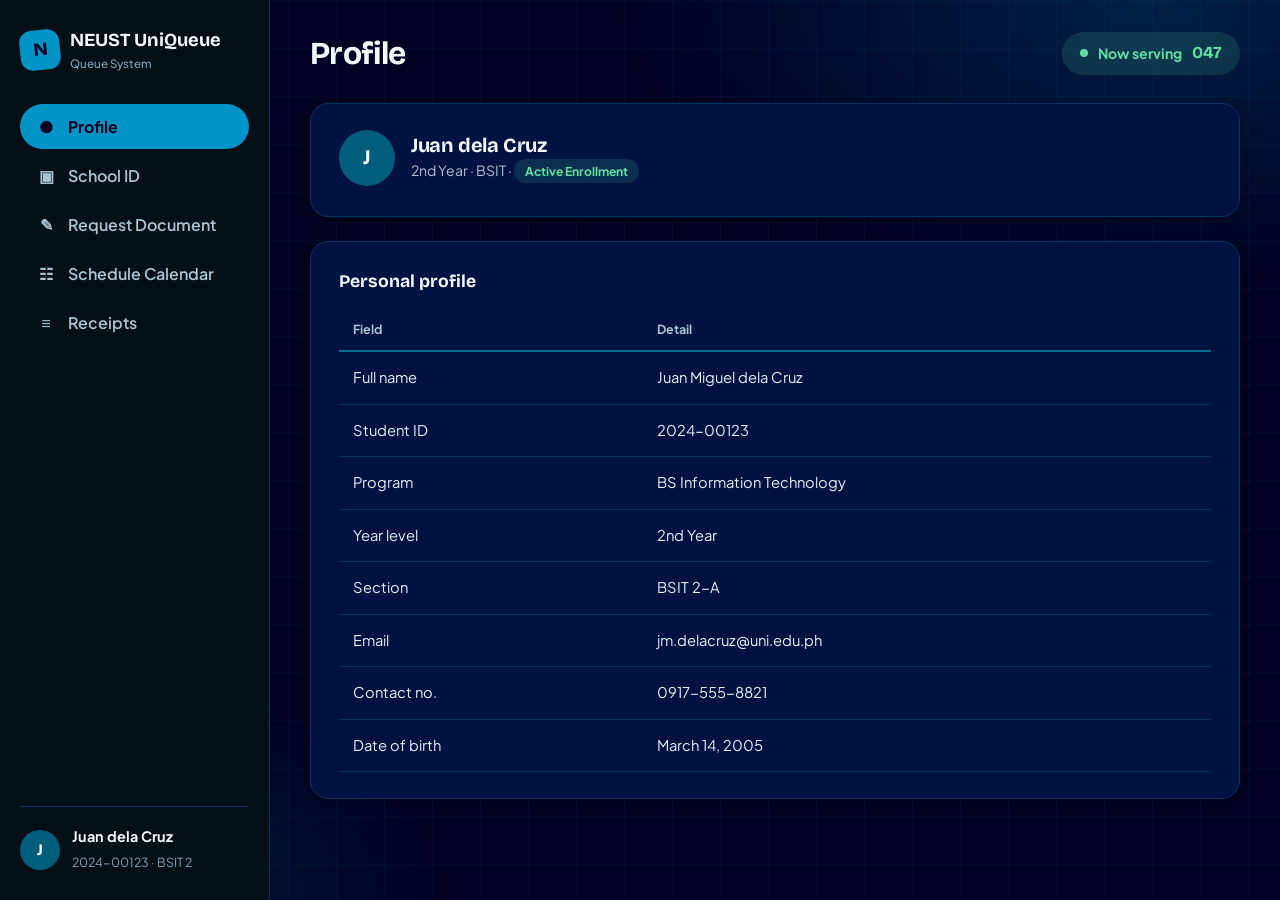
==== files (2)/dashboard.html @ a19d3d54 "Add files(2) folder" ====
<!DOCTYPE html>
<html lang="en">
<head>
  <meta charset="UTF-8">
  <meta name="viewport" content="width=device-width, initial-scale=1.0">
    <title>Dashboard — NEUST UniQueue</title>
  <link rel="preconnect" href="https://fonts.googleapis.com">
  <link href="https://fonts.googleapis.com/css2?family=Bricolage+Grotesque:opsz,wght@12..96,500..800&family=Plus+Jakarta+Sans:wght@400;500;600;700&display=swap" rel="stylesheet">
  <link rel="stylesheet" href="styles.css">
</head>
<body>

<div class="dash-shell">
  <aside class="dash-side">
    <a href="index.html" class="brand">
      <span class="brand-mark">N</span>
      <span>NEUST UniQueue<span class="sub">Queue System</span></span>
    </a>
    <button class="dash-menu-toggle" id="dashMenuToggle" type="button" aria-expanded="false" aria-controls="dashNav">
      <span aria-hidden="true">&#9776;</span> Menu
    </button>
    <ul class="dash-nav" id="dashNav">
      <li>
          <button class="active" data-view="viewProfile"><span class="ico">&#9679;</span> Profile</button>
      </li>
      <li>
        <button data-view="viewId"><span class="ico">&#9635;</span> School ID</button>
      </li>
      <li>
        <button data-view="viewRequest"><span class="ico">&#9998;</span> Request Document</button>
      </li>
      <li>
        <button data-view="viewSchedule"><span class="ico">&#9783;</span> Schedule Calendar</button>
      </li>
      <li>
        <button data-view="viewReceipts"><span class="ico">&#8801;</span> Receipts</button>
      </li>
    </ul>
    <div class="dash-user">
      <div class="avatar">J</div>
      <div>
        <strong>Juan dela Cruz</strong>
        <span>2024-00123 &middot; BSIT 2</span>
      </div>
    </div>
  </aside>
  <main class="dash-main">
    <div class="dash-top">
      <h1 id="dashTitle">Profile</h1>
      <div class="queue-badge">
        <span class="dot" style="width:8px;height:8px;border-radius:50%;background:var(--green)"></span> Now serving <span class="num" data-queue-now>047</span>
      </div>
    </div>
    <section class="dash-view active" id="viewProfile">
      <div class="card info-card">
        <div class="info-card-head">
          <div class="avatar">J</div>
          <div>
            <h2>Juan dela Cruz</h2>
            <p>2nd Year &middot; BSIT &middot; <span class="badge badge-green">Active Enrollment</span></p>
          </div>
        </div>
      </div>
      <div class="card" style="padding:26px 28px">
        <div class="data-table-wrap">
          <table class="data-table">
            <caption>Personal profile</caption>
            <thead>
              <tr>
                <th>Field</th>
                <th>Detail</th>
              </tr>
            </thead>
            <tbody>
              <tr>
                  <td>Full name</td>
                  <td>Juan Miguel dela Cruz</td>
              </tr>
              <tr>
                  <td>Student ID</td>
                  <td>2024-00123</td>
              </tr>
              <tr>
                  <td>Program</td>
                  <td>BS Information Technology</td>
              </tr>
              <tr>
                  <td>Year level</td>
                  <td>2nd Year</td>
              </tr>
              <tr>
                  <td>Section</td>
                  <td>BSIT 2-A</td>
              </tr>
              <tr>
                  <td>Email</td>
                  <td>jm.delacruz@uni.edu.ph</td>
              </tr>
              <tr>
                  <td>Contact no.</td>
                  <td>0917-555-8821</td>
              </tr>
              <tr>
                  <td>Date of birth</td>
                  <td>March 14, 2005</td>
              </tr>
            </tbody>
          </table>
        </div>
      </div>
    </section>
    <section class="dash-view" id="viewId">
      <div class="id-card">
        <div class="id-top">
          <span class="brand-mark">N</span>
          <div>
            <strong>Nueva Ecija University of Science and Technology</strong>
            <small>Sumacab Main Campus</small>
          </div>
        </div>
        <div class="id-body">
          <div class="avatar id-photo ph" data-label=""><img src="images/student-photo.jpg" alt="" onerror="this.remove()">J</div>
          <div>
            <h3>Juan Miguel dela Cruz</h3>
            <p>BS Information Technology</p>
          </div>
        </div>
        <div class="id-strip">
          <span>2024-00123</span>
          <span>Valid until May 2028</span>
        </div>
        <div class="id-barcode">
          <svg viewBox="0 0 300 40" preserveAspectRatio="none">
            <rect x="0" y="0" width="2" height="40" fill="currentColor"/>
            <rect x="5" y="0" width="1" height="40" fill="currentColor"/>
            <rect x="9" y="0" width="3" height="40" fill="currentColor"/>
            <rect x="15" y="0" width="1" height="40" fill="currentColor"/>
            <rect x="19" y="0" width="2" height="40" fill="currentColor"/>
            <rect x="24" y="0" width="1" height="40" fill="currentColor"/>
            <rect x="28" y="0" width="4" height="40" fill="currentColor"/>
            <rect x="35" y="0" width="1" height="40" fill="currentColor"/>
            <rect x="39" y="0" width="2" height="40" fill="currentColor"/>
            <rect x="44" y="0" width="1" height="40" fill="currentColor"/>
            <rect x="48" y="0" width="3" height="40" fill="currentColor"/>
            <rect x="54" y="0" width="1" height="40" fill="currentColor"/>
            <rect x="58" y="0" width="2" height="40" fill="currentColor"/>
            <rect x="63" y="0" width="1" height="40" fill="currentColor"/>
            <rect x="67" y="0" width="4" height="40" fill="currentColor"/>
          </svg>
        </div>
      </div>
      <p style="margin-top:16px;font-size:.84rem;color:var(--text-mute)">Digital ID for Registrar use only.</p>
    </section>
    <section class="dash-view" id="viewRequest">
      <div class="stepper">
        <div class="step current"><span class="circle">1</span> Document</div>
        <div class="step-line"></div>
        <div class="step"><span class="circle">2</span> Schedule</div>
        <div class="step-line"></div>
        <div class="step"><span class="circle">3</span> Payment</div>
        <div class="step-line"></div>
        <div class="step"><span class="circle">4</span> Done</div>
      </div>
      <div class="request-step active" id="reqStep1">
        <div class="card table-card">
          <div class="data-table-wrap">
            <table class="data-table">
              <caption>Choose a document</caption>
              <thead>
                <tr>
                  <th>Code</th>
                  <th>Document</th>
                  <th class="num">Fee</th>
                  <th>Processing time</th>
                  <th></th>
                </tr>
              </thead>
              <tbody>
                <tr>
                  <td data-label="Code"><span class="badge badge-mute">COG</span></td>
                  <td data-label="Document">Certificate of Grades</td>
                  <td class="num" data-label="Fee">&#8369;50.00</td>
                  <td data-label="Processing time">3 days</td>
                  <td class="doc-row-btn" data-label="Action"><button class="btn btn-solid btn-sm" data-doc-select data-doc-name="Certificate of Grades" data-doc-fee="50" data-doc-processing="3 days">Select</button></td>
                </tr>
                <tr>
                  <td data-label="Code"><span class="badge badge-mute">COR</span></td>
                  <td data-label="Document">Certificate of Registration</td>
                  <td class="num" data-label="Fee">&#8369;50.00</td>
                  <td data-label="Processing time">1 day</td>
                  <td class="doc-row-btn" data-label="Action"><button class="btn btn-solid btn-sm" data-doc-select data-doc-name="Certificate of Registration" data-doc-fee="50" data-doc-processing="1 day">Select</button></td>
                </tr>
                <tr>
                  <td data-label="Code"><span class="badge badge-mute">TOR</span></td>
                  <td data-label="Document">Transcript of Records</td>
                  <td class="num" data-label="Fee">&#8369;150.00</td>
                  <td data-label="Processing time">5 days</td>
                  <td class="doc-row-btn" data-label="Action"><button class="btn btn-solid btn-sm" data-doc-select data-doc-name="Transcript of Records" data-doc-fee="150" data-doc-processing="5 days">Select</button></td>
                </tr>
                <tr>
                  <td data-label="Code"><span class="badge badge-mute">CERT</span></td>
                  <td data-label="Document">Certificate of Enrollment</td>
                  <td class="num" data-label="Fee">&#8369;50.00</td>
                  <td data-label="Processing time">1 day</td>
                  <td class="doc-row-btn" data-label="Action"><button class="btn btn-solid btn-sm" data-doc-select data-doc-name="Certificate of Enrollment" data-doc-fee="50" data-doc-processing="1 day">Select</button></td>
                </tr>
              </tbody>
              <tfoot>
                <tr>
                  <td colspan="4">Rush processing is not available online</td>
                  <td></td>
                </tr>
              </tfoot>
            </table>
          </div>
        </div>
      </div>
      <div class="request-step" id="reqStep2">
        <div class="card" style="padding:26px 28px">
          <div id="scheduleDocSummary" style="margin-bottom:20px;padding:14px 16px;background:var(--surface-2);border-radius:var(--radius-sm)"></div>
          <h3 style="font-size:.95rem;margin-bottom:12px">Pick-up date</h3>
          <div class="slot-grid">
            <div class="slot-card" data-slot-date="Mon, Jul 28">
              <strong>Mon</strong><span>Jul 28 &middot; 8 slots</span>
            </div>
            <div class="slot-card" data-slot-date="Tue, Jul 29">
              <strong>Tue</strong><span>Jul 29 &middot; 12 slots</span>
            </div>
            <div class="slot-card" data-slot-date="Wed, Jul 30">
              <strong>Wed</strong><span>Jul 30 &middot; 5 slots</span>
            </div>
            <div class="slot-card" data-slot-date="Thu, Jul 31">
              <strong>Thu</strong><span>Jul 31 &middot; 14 slots</span>
            </div>
            <div class="slot-card" data-slot-date="Fri, Aug 1">
              <strong>Fri</strong><span>Aug 1 &middot; 9 slots</span>
            </div>
          </div>
          <h3 style="font-size:.95rem;margin-bottom:12px">Pick-up time</h3>
          <div class="time-grid">
            <div class="time-card" data-slot-time="08:00 AM">
              <strong>08:00 AM</strong><span>4 booked</span>
            </div>
            <div class="time-card" data-slot-time="09:00 AM">
              <strong>09:00 AM</strong><span>6 booked</span>
            </div>
            <div class="time-card" data-slot-time="10:00 AM">
              <strong>10:00 AM</strong><span>2 booked</span>
            </div>
            <div class="time-card" data-slot-time="11:00 AM">
              <strong>11:00 AM</strong><span>5 booked</span>
            </div>
            <div class="time-card" data-slot-time="01:00 PM">
              <strong>01:00 PM</strong><span>7 booked</span>
            </div>
            <div class="time-card" data-slot-time="02:00 PM">
              <strong>02:00 PM</strong><span>3 booked</span>
            </div>
            <div class="time-card" data-slot-time="03:00 PM">
              <strong>03:00 PM</strong><span>1 booked</span>
            </div>
          </div>
          <p id="scheduleWarning" style="display:none;color:var(--red);font-size:.85rem;margin-bottom:14px">Please choose a pick-up date and time before continuing.</p>
          <button class="btn btn-primary" id="toPaymentBtn">Continue to Payment</button>
        </div>
      </div>
      <div class="request-step" id="reqStep3">
        <div class="card" style="padding:26px 28px">
          <div class="data-table-wrap" style="margin-bottom:24px">
            <table class="data-table">
              <caption>Order summary</caption>
              <tbody>
                <tr>
                  <td id="paySummaryDoc">Certificate of Grades</td>
                  <td class="num" id="paySummaryFee">&#8369;50.00</td>
                </tr>
                <tr>
                  <td>Processing fee</td>
                  <td class="num">&#8369;0.00</td>
                </tr>
              </tbody>
              <tfoot>
                <tr>
                  <td>Total &middot; <span id="paySummaryWhen"></span></td>
                  <td class="num" id="paySummaryTotal">&#8369;50.00</td>
                </tr>
              </tfoot>
            </table>
          </div>
          <h3 style="font-size:.95rem;margin-bottom:12px">Payment method</h3>
          <div class="pay-methods">
            <div class="pay-method selected" data-pay-method="gcash">GCash</div>
            <div class="pay-method" data-pay-method="maya">Maya</div>
            <div class="pay-method" data-pay-method="cash">Cash on pick-up</div>
          </div>
          <div id="gcashPanel" style="background:var(--surface-2);border-radius:var(--radius-sm);padding:18px;margin-bottom:20px">
            <p style="margin-bottom:4px;font-size:.85rem;color:var(--text-mute)">Send payment to</p>
            <p style="font-family:var(--font-head);font-size:1.2rem;color:var(--heading);margin-bottom:2px">0917-555-1234</p>
            <p style="margin-bottom:16px;font-size:.85rem">GCash &middot; UniQueue Registrar</p>
            <div class="field" style="margin-bottom:0">
              <label for="referenceNumber">Reference number</label>
              <input type="text" id="referenceNumber" placeholder="13-digit reference no.">
            </div>
          </div>
          <button class="btn btn-primary btn-block" id="confirmPaymentBtn">Confirm &amp; Get Queue Number</button>
        </div>
      </div>
      <div class="request-step" id="reqStep4">
        <div class="card ticket-result">
          <div class="check">&#10003;</div>
          <p style="text-transform:uppercase;font-size:.78rem;font-weight:700;color:var(--text-mute);letter-spacing:.04em">Your queue number</p>
          <div class="qnum" id="finalQueueNumber">066</div>
          <p id="finalDocName" style="color:var(--heading);font-weight:600">Certificate of Grades</p>
          <p style="font-size:.85rem" id="finalPickup">Mon, Jul 28 &middot; 10:00 AM</p>
          <button class="btn btn-ghost" id="newRequestBtn" style="margin-top:18px">Request Another Document</button>
        </div>
      </div>
    </section>
    <section class="dash-view" id="viewSchedule">
      <div class="card table-card">
        <p style="margin-bottom:20px">See how many students are booked per day and time slot.</p>
        <div class="calendar-days">
          <div class="day-card selected" data-cal-day="Mon">
            <strong>Mon</strong><span>28 total</span>
          </div>
          <div class="day-card" data-cal-day="Tue">
            <strong>Tue</strong><span>42 total</span>
          </div>
          <div class="day-card" data-cal-day="Wed">
            <strong>Wed</strong><span>55 total</span>
          </div>
          <div class="day-card" data-cal-day="Thu">
            <strong>Thu</strong><span>13 total</span>
          </div>
          <div class="day-card" data-cal-day="Fri">
            <strong>Fri</strong><span>32 total</span>
          </div>
        </div>
        <h3 style="font-size:.95rem;margin-bottom:14px"><span id="scheduleDayLabel">Mon</span> &middot; students per time slot</h3>
        <div id="scheduleBars"></div>
      </div>
    </section>
    <section class="dash-view" id="viewReceipts">
      <div class="card" style="padding:26px 28px">
        <div class="data-table-wrap">
          <table class="data-table" id="receiptsTable">
            <caption>Payment history &middot; AY 2025&ndash;2026</caption>
            <thead>
              <tr>
                <th class="sortable" data-sort-key="document">Document &#8645;</th>
                <th class="sortable" data-sort-key="date">Date &#8645;</th>
                <th>Reference</th>
                <th>Queue #</th>
                <th class="num sortable" data-sort-key="amount">Amount &#8645;</th>
                <th>Status</th>
              </tr>
            </thead>
            <tbody>
              <tr>
                <td data-label="Document" data-value="Transcript of Records">Transcript of Records</td>
                <td data-label="Date" data-value="2026-07-18">Jul 18, 2026</td>
                <td data-label="Reference">REF-847291</td>
                <td data-label="Queue #">#064</td>
                <td class="num" data-label="Amount" data-value="150">&#8369;150.00</td>
                <td data-label="Status"><span class="badge badge-green">Paid</span></td>
              </tr>
              <tr>
                <td data-label="Document" data-value="Certificate of Grades">Certificate of Grades</td>
                <td data-label="Date" data-value="2026-06-03">Jun 3, 2026</td>
                <td data-label="Reference">REF-623015</td>
                <td data-label="Queue #">#022</td>
                <td class="num" data-label="Amount" data-value="50">&#8369;50.00</td>
                <td data-label="Status"><span class="badge badge-green">Paid</span></td>
              </tr>
              <tr>
                <td data-label="Document" data-value="Certificate of Registration">Certificate of Registration</td>
                <td data-label="Date" data-value="2026-03-12">Mar 12, 2026</td>
                <td data-label="Reference">REF-519837</td>
                <td data-label="Queue #">#011</td>
                <td class="num" data-label="Amount" data-value="50">&#8369;50.00</td>
                <td data-label="Status"><span class="badge badge-green">Paid</span></td>
              </tr>
            </tbody>
            <tfoot>
              <tr>
                <td colspan="4">Total paid (AY 2025&ndash;2026)</td>
                <td class="num">&#8369;250.00</td>
                <td></td>
              </tr>
            </tfoot>
          </table>
        </div>
      </div>
    </section>
  </main>
</div>
<script src="script.js"></script>
</body>
</html>
---- files (2)/styles.css ----
/* ===== NEUST UniQueue — shared design system =====
   Palette: only the five brand colors below + tints mixed from them.
   Contrast rules: text on --cyan is always --ink (5.9:1); text on --teal is always white (7.3:1). */
:root {
  --ink: #000022;
  --ink-raised: #001242;
  --ink-deep: #040f16;
  --teal: #005e7c;
  --cyan: #0094c6;
  --bg: var(--ink);
  --surface: var(--ink-raised);
  --surface-2: color-mix(in srgb, var(--cyan) 12%, var(--ink-raised));
  --border: color-mix(in srgb, var(--cyan) 26%, var(--ink-raised));
  --border-strong: color-mix(in srgb, var(--cyan) 70%, var(--ink-deep));
  --heading: #f2fafd;
  --text: #e3f1f7;
  --text-soft: #a9c4d0;
  --text-mute: #7fa3b3;
  --green: #5fe0a1;
  --green-bg: rgba(95, 224, 161, 0.14);
  --amber: #f5b94a;
  --amber-bg: rgba(245, 185, 74, 0.14);
  --red: #ff8f7a;
  --red-bg: rgba(255, 143, 122, 0.14);
  --radius-sm: 10px;
  --radius-md: 18px;
  --radius-lg: 26px;
  --radius-xl: 34px;
  --shadow-sm: 0 2px 10px rgba(0, 0, 0, 0.35);
  --shadow-md: 0 18px 44px rgba(0, 0, 0, 0.45);
  --font-head: "Bricolage Grotesque", Georgia, serif;
  --font-body: "Plus Jakarta Sans", "Segoe UI", sans-serif;
  --ease: cubic-bezier(0.2, 0.7, 0.2, 1);
}
* {
  box-sizing: border-box;
}
html {
  scroll-behavior: smooth;
}
body {
  margin: 0;
  font-family: var(--font-body);
  color: var(--text);
  background: var(--bg);
  line-height: 1.6;
  -webkit-font-smoothing: antialiased;
}
body::before {
  /* atmosphere: glows + fine grid */
  content: "";
  position: fixed;
  inset: 0;
  z-index: -1;
  pointer-events: none;
  background:
    radial-gradient(
      60% 45% at 90% 0%,
      rgba(0, 148, 198, 0.22),
      transparent 70%
    ),
    radial-gradient(50% 40% at 0% 100%, rgba(0, 94, 124, 0.4), transparent 70%),
    linear-gradient(rgba(0, 148, 198, 0.055) 1px, transparent 1px) 0 0 / 48px
      48px,
    linear-gradient(90deg, rgba(0, 148, 198, 0.055) 1px, transparent 1px) 0 0 /
      48px 48px;
}
h1,h2,h3,h4 {
  font-family: var(--font-head);
  color: var(--heading);
  margin: 0 0 0.5em;
  line-height: 1.12;
  letter-spacing: -0.02em;
}
p {
  margin: 0 0 1em;
  color: var(--text-soft);
}
a {
  color: var(--cyan);
  text-decoration: none;
}
img,
svg {
  max-width: 100%;
  display: block;
}
button,input,select,textarea {
  font-family: inherit;
  font-size: 1rem;
}
:focus-visible {
  outline: 3px solid var(--cyan);
  outline-offset: 3px;
}
.container {
  width: 100%;
  max-width: 1160px;
  margin: 0 auto;
  padding: 0 24px;
}

/* ---------- Buttons ---------- */
.btn {
  display: inline-flex;
  align-items: center;
  justify-content: center;
  gap: 8px;
  padding: 13px 26px;
  border-radius: 999px;
  font-weight: 700;
  font-size: 0.95rem;
  border: 2px solid transparent;
  cursor: pointer;
  transition:
    transform 0.18s var(--ease),
    background-color 0.18s,
    border-color 0.18s,
    box-shadow 0.18s;
}
.btn:active {
  transform: translateY(1px) scale(0.98);
}
.btn:disabled {
  opacity: 0.45;
  cursor: not-allowed;
  transform: none;
}
.btn-primary {
  background: var(--cyan);
  color: var(--ink);
}
.btn-primary:hover:not(:disabled) {
  background: color-mix(in srgb, var(--cyan) 80%, #fff);
  box-shadow: 0 8px 22px rgba(0, 148, 198, 0.35);
  transform: translateY(-2px);
}
.btn-primary:active:not(:disabled) {
  background: color-mix(in srgb, var(--cyan) 85%, var(--ink));
}
.btn-solid {
  background: var(--teal);
  color: #fff;
}
.btn-solid:hover:not(:disabled) {
  background: color-mix(in srgb, var(--teal) 80%, #fff);
}
.btn-ghost {
  background: transparent;
  border-color: var(--border-strong);
  color: var(--heading);
}
.btn-ghost:hover:not(:disabled) {
  border-color: var(--cyan);
  background: var(--surface-2);
}
.btn-outline-light {
  background: transparent;
  border-color: rgba(255, 255, 255, 0.6);
  color: #fff;
}
.btn-outline-light:hover:not(:disabled) {
  border-color: #fff;
  background: rgba(255, 255, 255, 0.1);
}
.btn-block {
  width: 100%;
}
.btn-sm {
  padding: 9px 18px;
  font-size: 0.85rem;
}

.pill {
  display: inline-flex;
  align-items: center;
  gap: 6px;
  padding: 5px 12px;
  border-radius: 999px;
  font-size: 0.78rem;
  font-weight: 700;
  background: var(--green-bg);
  color: var(--green);
}
.card {
  background: var(--surface);
  border: 1px solid var(--border);
  border-radius: var(--radius-md);
  box-shadow: var(--shadow-sm);
}
.table-card {
  padding: 26px 28px;
}
.section {
  padding: 96px 0 72px;
}
.section-tight {
  padding: 64px 0;
}
.section-alt {
  background: color-mix(in srgb, var(--ink-deep) 80%, transparent);
  border-block: 1px solid var(--border);
}
.section-head {
  max-width: 620px;
  margin-bottom: 44px;
}
.section-head h2 {
  font-size: clamp(1.9rem, 3.4vw, 2.7rem);
}
.section-head .eyebrow {
  color: var(--cyan);
  font-weight: 700;
  font-size: 0.85rem;
  margin-bottom: 8px;
  display: block;
}

/* ---------- Photo placeholder (replace by dropping an image at the src path) ---------- */
.ph {
  position: relative;
  overflow: hidden;
  background:
    repeating-linear-gradient(
      135deg,
      rgba(0, 148, 198, 0.12) 0 12px,
      rgba(0, 148, 198, 0.04) 12px 24px
    ),
    var(--ink-deep);
  border: 2px dashed var(--border-strong);
}
.ph::before {
  content: "";
  position: absolute;
  left: 50%;
  top: 50%;
  width: 44px;
  height: 44px;
  translate: -50% -70%;
  background: var(--text-mute);
  -webkit-mask: url("data:image/svg+xml,%3Csvg xmlns='http://www.w3.org/2000/svg' viewBox='0 0 24 24' fill='none' stroke='black' stroke-width='1.6'%3E%3Crect x='3' y='4' width='18' height='16' rx='2'/%3E%3Ccircle cx='9' cy='10' r='2'/%3E%3Cpath d='m21 16-5-5-8 9'/%3E%3C/svg%3E")
    center / contain no-repeat;
  mask: url("data:image/svg+xml,%3Csvg xmlns='http://www.w3.org/2000/svg' viewBox='0 0 24 24' fill='none' stroke='black' stroke-width='1.6'%3E%3Crect x='3' y='4' width='18' height='16' rx='2'/%3E%3Ccircle cx='9' cy='10' r='2'/%3E%3Cpath d='m21 16-5-5-8 9'/%3E%3C/svg%3E")
    center / contain no-repeat;
}
.ph::after {
  content: attr(data-label);
  position: absolute;
  left: 12px;
  right: 12px;
  top: calc(50% + 26px);
  text-align: center;
  font-size: 0.78rem;
  font-weight: 600;
  color: var(--text-mute);
}
.ph > img {
  position: absolute;
  inset: 0;
  z-index: 1;
  width: 100%;
  height: 100%;
  object-fit: cover;
}
.ph:has(> img) {
  border-color: transparent;
}

/* ---------- Top navigation ---------- */
.topnav {
  position: sticky;
  top: 0;
  z-index: 50;
  background: rgba(0, 0, 34, 0.78);
  backdrop-filter: blur(14px);
  border-bottom: 1px solid var(--border);
}
.topnav .container {
  display: flex;
  align-items: center;
  justify-content: space-between;
  height: 76px;
}
.brand {
  display: flex;
  align-items: center;
  gap: 10px;
  font-family: var(--font-head);
  font-weight: 700;
  font-size: 1.15rem;
  color: var(--heading);
}
.brand-mark {
  width: 40px;
  height: 40px;
  border-radius: 12px;
  rotate: -6deg;
  background: var(--cyan);
  display: flex;
  align-items: center;
  justify-content: center;
  color: var(--ink);
  font-family: var(--font-head);
  font-weight: 800;
}
.brand span.sub {
  display: block;
  font-family: var(--font-body);
  font-weight: 500;
  font-size: 0.72rem;
  color: var(--text-mute);
}
.nav-links {
  display: flex;
  gap: 6px;
  list-style: none;
  margin: 0;
  padding: 5px;
  background: var(--ink-raised);
  border: 1px solid var(--border);
  border-radius: 999px;
}
.nav-links a {
  display: block;
  padding: 7px 16px;
  border-radius: 999px;
  color: var(--text);
  font-weight: 600;
  font-size: 0.9rem;
  transition: background-color 0.18s;
}
.nav-links a:hover {
  background: var(--teal);
  color: #fff;
}
.nav-actions {
  display: flex;
  align-items: center;
  gap: 12px;
}
.topnav .nav-actions .btn-primary {
  opacity: 0;
  visibility: hidden;
  pointer-events: none;
  transform: translateY(-6px);
  transition:
    opacity 0.2s ease,
    transform 0.2s ease,
    visibility 0.2s;
}
.topnav.is-scrolled .nav-actions .btn-primary {
  opacity: 1;
  visibility: visible;
  pointer-events: auto;
  transform: none;
}
.nav-toggle {
  display: none;
  background: none;
  border: 1.5px solid var(--border-strong);
  border-radius: var(--radius-sm);
  padding: 8px;
  color: var(--heading);
  cursor: pointer;
}

/* ---------- Hero ---------- */
.hero {
  position: relative;
  color: var(--text);
  overflow: hidden;
}
.hero::before {
  /* diagonal swoosh behind the photo */
  content: "";
  position: absolute;
  right: -12%;
  top: 18%;
  width: 75%;
  height: 190px;
  rotate: -20deg;
  border-radius: 999px;
  background: linear-gradient(90deg, var(--teal), var(--cyan));
  opacity: 0.85;
}
.hero .container {
  position: relative;
  display: grid;
  grid-template-columns: 1.1fr 0.9fr;
  gap: 40px;
  align-items: center;
  padding-top: 80px;
  padding-bottom: 110px;
}
.hero-eyebrow {
  display: inline-flex;
  align-items: center;
  gap: 8px;
  background: rgba(0, 148, 198, 0.14);
  border: 1px solid var(--border-strong);
  color: var(--cyan);
  padding: 6px 14px;
  border-radius: 999px;
  font-size: 0.82rem;
  font-weight: 700;
  margin-bottom: 22px;
}
.hero h1 {
  color: var(--heading);
  font-size: clamp(2.5rem, 5.6vw, 4.5rem);
  font-weight: 800;
  letter-spacing: -0.035em;
  margin-bottom: 20px;
}
.hero p.lead {
  color: var(--text);
  font-size: 1.1rem;
  max-width: 480px;
}
.hero-actions {
  display: flex;
  gap: 14px;
  margin: 28px 0 34px;
  flex-wrap: wrap;
}
.queue-strip {
  display: inline-flex;
  align-items: center;
  gap: 18px;
  background: var(--ink-raised);
  border: 1px solid var(--border-strong);
  padding: 12px 22px;
  border-radius: var(--radius-md);
}
.queue-strip .dot {
  width: 9px;
  height: 9px;
  border-radius: 50%;
  background: var(--green);
  box-shadow: 0 0 0 4px rgba(95, 224, 161, 0.22);
}
.queue-strip strong {
  font-family: var(--font-head);
  font-size: 1.1rem;
  color: var(--heading);
}
.queue-strip .divider {
  width: 1px;
  height: 26px;
  background: var(--border-strong);
}
.hero-art {
  position: relative;
  padding: 10px;
}
.hero-photo {
  margin: 0;
  aspect-ratio: 5 / 4;
  rotate: 3deg;
  border-radius: var(--radius-xl);
  box-shadow: var(--shadow-md);
}
.hero-float {
  position: absolute;
  left: -6%;
  bottom: 6%;
  z-index: 3;
  max-width: 230px;
  rotate: -4deg;
  padding: 14px 18px;
  background: var(--ink-raised);
  border: 1px solid var(--border-strong);
  border-radius: var(--radius-md);
  box-shadow: var(--shadow-md);
}
.hero-float strong {
  display: block;
  font-family: var(--font-head);
  color: var(--heading);
  font-size: 1rem;
}
.hero-float span {
  font-size: 0.84rem;
  color: var(--text-soft);
  line-height: 1.4;
  display: block;
}

/* ---------- Quick actions (staggered bento) ---------- */
.quick-grid {
  display: grid;
  grid-template-columns: repeat(4, 1fr);
  gap: 20px;
  margin-top: -72px;
  position: relative;
  z-index: 5;
}
.quick-card {
  background: var(--surface);
  border-radius: var(--radius-lg);
  border: 1px solid var(--border);
  box-shadow: var(--shadow-md);
  padding: 26px 22px;
  transition:
    border-color 0.2s,
    background-color 0.2s;
}
.quick-card:nth-child(even) {
  translate: 0 30px;
}
.quick-card:nth-child(1) {
  background: var(--teal);
  border-color: transparent;
}
.quick-card:nth-child(1) p, .quick-card:nth-child(1) h3, .quick-card:nth-child(1) a.link {
  color: #fff;
}
.quick-card:nth-child(1) .ico {
  background: var(--ink);
}
.quick-card:hover {
  border-color: var(--cyan);
}
.quick-card .ico {
  width: 46px;
  height: 46px;
  border-radius: 14px;
  background: var(--teal);
  color: #fff;
  display: flex;
  align-items: center;
  justify-content: center;
  margin-bottom: 18px;
}
.quick-card h3 {
  font-size: 1.1rem;
  margin-bottom: 6px;
}
.quick-card p {
  font-size: 0.88rem;
  margin-bottom: 14px;
}
.quick-card a.link {
  font-weight: 700;
  font-size: 0.87rem;
  color: var(--cyan);
}

/* ---------- Announcements ---------- */
.announce-grid {
  display: grid;
  grid-template-columns: 1.15fr 1fr 1fr;
  gap: 24px;
  align-items: start;
}
.announce-card {
  overflow: hidden;
  border-radius: var(--radius-lg);
}
.announce-card:nth-child(2) {
  margin-top: 36px;
}
.announce-top {
  height: 170px;
  display: flex;
  align-items: flex-end;
  padding: 14px 18px;
  border-width: 0 0 2px;
  border-radius: 0;
}
.announce-tag {
  position: relative;
  z-index: 2;
  background: var(--cyan);
  color: var(--ink);
  font-size: 0.74rem;
  font-weight: 800;
  padding: 4px 12px;
  border-radius: 999px;
}
.announce-body {
  padding: 22px;
}
.announce-date {
  font-size: 0.8rem;
  color: var(--text-mute);
  font-weight: 600;
  margin-bottom: 6px;
}
.announce-body h3 {
  font-size: 1.1rem;
  margin-bottom: 8px;
}
.announce-body p {
  font-size: 0.9rem;
  margin-bottom: 0;
}

/* ---------- Feature tabs ---------- */
.feature-tabs {
  display: inline-flex;
  gap: 6px;
  margin-bottom: 32px;
  padding: 5px;
  background: var(--ink-raised);
  border: 1px solid var(--border);
  border-radius: 999px;
  flex-wrap: wrap;
}
.feature-tab {
  background: none;
  border: none;
  padding: 10px 22px;
  border-radius: 999px;
  font-weight: 700;
  color: var(--text-soft);
  cursor: pointer;
  transition:
    background-color 0.18s,
    color 0.18s;
}
.feature-tab:hover {
  color: var(--heading);
  background: var(--surface-2);
}
.feature-tab.active {
  background: var(--cyan);
  color: var(--ink);
}
.feature-panel {
  display: none;
  grid-template-columns: repeat(3, 1fr);
  gap: 20px;
}
.feature-panel.active {
  display: grid;
}
.feature-item {
  padding: 26px;
  background: var(--surface);
  border: 1px solid var(--border);
  border-radius: var(--radius-lg);
}
.feature-item:nth-child(2) {
  translate: 0 18px;
}
.feature-item .ico {
  width: 48px;
  height: 48px;
  border-radius: 14px;
  background: var(--teal);
  color: #fff;
  display: flex;
  align-items: center;
  justify-content: center;
  margin-bottom: 16px;
}
.feature-item h4 {
  font-size: 1.05rem;
  margin-bottom: 6px;
}
.feature-item p {
  font-size: 0.9rem;
  margin: 0;
}

/* ---------- Footer ---------- */
.site-footer {
  background: var(--ink-deep);
  border-top: 1px solid var(--border);
  color: var(--text-soft);
  padding: 64px 0 26px;
}
.footer-grid {
  display: grid;
  grid-template-columns: 1.4fr 1fr 1fr 1fr;
  gap: 32px;
  padding-bottom: 32px;
  border-bottom: 1px solid var(--border);
}
.footer-grid h4 {
  color: var(--heading);
  font-size: 0.95rem;
  margin-bottom: 14px;
}
.footer-grid ul {
  list-style: none;
  margin: 0;
  padding: 0;
}
.footer-grid li {
  margin-bottom: 9px;
  font-size: 0.9rem;
}
.footer-grid a {
  color: var(--text-soft);
}
.footer-grid a:hover {
  color: var(--cyan);
}
.footer-bottom {
  display: flex;
  justify-content: space-between;
  align-items: center;
  padding-top: 22px;
  font-size: 0.82rem;
  color: var(--text-mute);
  flex-wrap: wrap;
  gap: 10px;
}

/* ---------- Auth / Login ---------- */
.auth-shell {
  min-height: 100vh;
  display: grid;
  grid-template-columns: 1fr 1fr;
}
.auth-brand {
  background: linear-gradient(
    165deg,
    var(--ink-deep) 0%,
    var(--ink-raised) 45%,
    var(--teal) 140%
  );
  border-right: 1px solid var(--border);
  color: #fff;
  padding: 56px;
  display: flex;
  flex-direction: column;
  justify-content: space-between;
}
.auth-quote {
  max-width: 420px;
}
.auth-quote h2 {
  font-size: clamp(1.9rem, 3vw, 2.5rem);
  margin-bottom: 14px;
}
.auth-quote p {
  color: var(--text);
}
.auth-stats {
  display: flex;
  gap: 34px;
}
.auth-stats div strong {
  font-family: var(--font-head);
  font-size: 1.7rem;
  color: var(--cyan);
  display: block;
}
.auth-stats div span {
  font-size: 0.8rem;
  color: var(--text);
}
.auth-form-wrap {
  display: flex;
  align-items: center;
  justify-content: center;
  padding: 40px;
}
.auth-form {
  width: 100%;
  max-width: 390px;
}
.auth-form h1 {
  font-size: 2.1rem;
  margin-bottom: 6px;
}
.auth-form > p {
  margin-bottom: 30px;
}
.field {
  margin-bottom: 18px;
}
.field label {
  display: block;
  font-size: 0.82rem;
  font-weight: 700;
  color: var(--text-soft);
  margin-bottom: 7px;
}
.field input, .field select, .field textarea {
  width: 100%;
  padding: 13px 16px;
  border: 1.5px solid var(--border-strong);
  border-radius: var(--radius-sm);
  background: var(--ink-deep);
  color: var(--text);
  transition:
    border-color 0.15s,
    box-shadow 0.15s;
}
.field input::placeholder {
  color: var(--text-mute);
}
.field input:hover {
  border-color: var(--cyan);
}
.field input:focus, .field select:focus, .field textarea:focus {
  border-color: var(--cyan);
  box-shadow: 0 0 0 4px rgba(0, 148, 198, 0.28);
  outline: none;
}
.field input:disabled {
  opacity: 0.5;
  cursor: not-allowed;
}
.field .hint {
  font-size: 0.78rem;
  color: var(--text-mute);
  margin-top: 5px;
}
.field .error-msg {
  font-size: 0.8rem;
  color: var(--red);
  margin-top: 5px;
  display: none;
}
.field.has-error .error-msg {
  display: block;
}
.field.has-error input {
  border-color: var(--red);
}
.field-row {
  display: flex;
  justify-content: space-between;
  align-items: center;
}
.form-foot {
  text-align: center;
  margin-top: 22px;
  font-size: 0.9rem;
}

/* ---------- Dashboard shell ---------- */
.dash-shell {
  display: grid;
  grid-template-columns: 270px 1fr;
  min-height: 100vh;
}
.dash-side {
  background: var(--ink-deep);
  border-right: 1px solid var(--border);
  padding: 26px 20px;
  display: flex;
  flex-direction: column;
}
.dash-menu-toggle {
  display: none;
}
.dash-side .brand {
  margin-bottom: 30px;
}
.dash-nav {
  list-style: none;
  margin: 0;
  padding: 0;
  flex: 1;
}
.dash-nav li {
  margin-bottom: 4px;
}
.dash-nav button {
  width: 100%;
  display: flex;
  align-items: center;
  gap: 12px;
  text-align: left;
  padding: 12px 16px;
  border-radius: 999px;
  border: none;
  background: none;
  color: var(--text-soft);
  font-weight: 600;
  cursor: pointer;
  transition:
    background-color 0.18s,
    color 0.18s;
}
.dash-nav button:hover {
  background: var(--surface-2);
  color: var(--heading);
}
.dash-nav button.active {
  background: var(--cyan);
  color: var(--ink);
  font-weight: 700;
}
.dash-nav .ico {
  width: 20px;
  text-align: center;
}
.dash-user {
  display: flex;
  align-items: center;
  gap: 12px;
  padding-top: 18px;
  border-top: 1px solid var(--border);
}
.avatar {
  width: 40px;
  height: 40px;
  border-radius: 50%;
  background: var(--teal);
  color: #fff;
  display: flex;
  align-items: center;
  justify-content: center;
  font-weight: 700;
  font-family: var(--font-head);
  flex-shrink: 0;
}
.dash-user strong {
  display: block;
  font-size: 0.9rem;
  color: var(--heading);
}
.dash-user span {
  font-size: 0.78rem;
  color: var(--text-mute);
}
.dash-main {
  padding: 32px 40px 60px;
  max-width: 1060px;
}
.dash-top {
  display: flex;
  align-items: center;
  justify-content: space-between;
  margin-bottom: 28px;
}
.dash-top h1 {
  font-size: 2rem;
  margin: 0;
}
.queue-badge {
  display: flex;
  align-items: center;
  gap: 10px;
  background: var(--green-bg);
  color: var(--green);
  padding: 8px 18px;
  border-radius: 999px;
  font-weight: 700;
  font-size: 0.88rem;
}
.queue-badge .num {
  font-family: var(--font-head);
  font-size: 1.05rem;
}
.dash-view {
  display: none;
}
.dash-view.active {
  display: block;
  animation: rise 0.5s var(--ease) both;
}
.info-card {
  padding: 26px 28px;
  margin-bottom: 24px;
}
.info-card-head {
  display: flex;
  gap: 16px;
  align-items: center;
  margin-bottom: 4px;
}
.info-card-head .avatar {
  width: 56px;
  height: 56px;
  font-size: 1.3rem;
}
.info-card-head h2 {
  font-size: 1.25rem;
  margin-bottom: 3px;
}
.info-card-head p {
  margin: 0;
  font-size: 0.88rem;
}

/* Data table */
.data-table-wrap {
  overflow-x: auto;
}
table.data-table {
  width: 100%;
  border-collapse: collapse;
  font-size: 0.92rem;
}
table.data-table caption {
  text-align: left;
  font-family: var(--font-head);
  font-weight: 700;
  color: var(--heading);
  font-size: 1.1rem;
  padding-bottom: 14px;
}
table.data-table thead th {
  text-align: left;
  font-size: 0.78rem;
  color: var(--text-soft);
  font-weight: 700;
  padding: 10px 14px;
  border-bottom: 2px solid var(--border-strong);
  cursor: default;
}
table.data-table thead th.sortable {
  cursor: pointer;
  user-select: none;
}
table.data-table thead th.sortable:hover {
  color: var(--cyan);
}
table.data-table tbody td {
  padding: 14px;
  border-bottom: 1px solid var(--border);
  color: var(--text);
  vertical-align: middle;
}
table.data-table tbody tr:hover {
  background: var(--surface-2);
}
table.data-table tfoot td {
  padding: 14px;
  font-weight: 700;
  color: var(--heading);
  border-top: 2px solid var(--border-strong);
}
table.data-table td.num, table.data-table th.num {
  text-align: right;
}
.strike {
  text-decoration: line-through;
  color: var(--text-mute);
  font-weight: 400;
}
.badge {
  padding: 4px 11px;
  border-radius: 999px;
  font-size: 0.76rem;
  font-weight: 700;
}
.badge-green {
  background: var(--green-bg);
  color: var(--green);
}
.badge-amber {
  background: var(--amber-bg);
  color: var(--amber);
}
.badge-red {
  background: var(--red-bg);
  color: var(--red);
}
.badge-mute {
  background: rgba(255, 255, 255, 0.08);
  color: var(--text-soft);
}
.doc-row-btn {
  white-space: nowrap;
}
#receiptsTable {
  font-size: 0.84rem;
}
#receiptsTable caption {
  font-size: 1rem;
  padding-bottom: 8px;
}
#receiptsTable thead th {
  padding: 8px 10px;
}
#receiptsTable tbody td,
#receiptsTable tfoot td {
  padding: 9px 10px;
}
#receiptsTable tbody td:nth-child(n + 2) {
  white-space: nowrap;
}
.request-step {
  display: none;
}
.request-step.active {
  display: block;
  animation: rise 0.45s var(--ease) both;
}

/* Stepper */
.stepper {
  display: flex;
  align-items: center;
  gap: 10px;
  margin-bottom: 28px;
  flex-wrap: wrap;
}
.step {
  display: flex;
  align-items: center;
  gap: 8px;
  font-size: 0.88rem;
  font-weight: 600;
  color: var(--text-mute);
}
.step .circle {
  width: 28px;
  height: 28px;
  border-radius: 50%;
  background: rgba(255, 255, 255, 0.08);
  color: var(--text-soft);
  display: flex;
  align-items: center;
  justify-content: center;
  font-size: 0.78rem;
}
.step.done .circle {
  background: var(--green);
  color: var(--ink);
}
.step.current {
  color: var(--heading);
}
.step.current .circle {
  background: var(--cyan);
  color: var(--ink);
}
.step-line {
  flex: 1;
  height: 1px;
  background: var(--border-strong);
  max-width: 60px;
}

/* Selectable cards (date, time, day, payment, kiosk) */
.slot-grid {
  display: grid;
  grid-template-columns: repeat(5, 1fr);
  gap: 12px;
  margin-bottom: 24px;
}
.time-grid {
  display: grid;
  grid-template-columns: repeat(4, 1fr);
  gap: 12px;
  margin-bottom: 24px;
}
.pay-methods {
  display: grid;
  grid-template-columns: repeat(3, 1fr);
  gap: 12px;
  margin-bottom: 22px;
}
.calendar-days {
  display: grid;
  grid-template-columns: repeat(5, 1fr);
  gap: 12px;
  margin-bottom: 24px;
}
.slot-card, .time-card, .pay-method, .day-card, .kiosk-doc-btn {
  border: 1.5px solid var(--border-strong);
  border-radius: var(--radius-md);
  padding: 14px 10px;
  text-align: center;
  background: var(--ink-deep);
  color: var(--text);
  cursor: pointer;
  transition:
    border-color 0.15s,
    background-color 0.15s,
    transform 0.15s var(--ease);
}
.slot-card:hover, .time-card:hover, .pay-method:hover, .day-card:hover, .kiosk-doc-btn:hover {
  border-color: var(--cyan);
  transform: translateY(-2px);
}
.slot-card strong, .day-card strong, .time-card strong {
  display: block;
  font-family: var(--font-head);
  color: var(--heading);
}
.slot-card span, .time-card span {
  font-size: 0.78rem;
  color: var(--text-mute);
}
.pay-method {
  padding: 16px;
  font-weight: 700;
  color: var(--text-soft);
}
.slot-card.selected, .time-card.selected, .pay-method.selected, .day-card.selected, .kiosk-doc-btn.selected {
  border-color: var(--cyan);
  background: var(--surface-2);
  box-shadow: 0 0 0 3px rgba(0, 148, 198, 0.3);
  color: var(--heading);
}
.slot-card.full {
  opacity: 0.45;
  cursor: not-allowed;
  transform: none;
}
.bar-row {
  display: grid;
  grid-template-columns: 90px 1fr 34px;
  align-items: center;
  gap: 12px;
  margin-bottom: 10px;
  font-size: 0.9rem;
}
.bar-track {
  height: 10px;
  background: rgba(255, 255, 255, 0.08);
  border-radius: 999px;
  overflow: hidden;
}
.bar-fill {
  height: 100%;
  border-radius: 999px;
  transition: width 0.5s var(--ease);
}
.bar-low {
  background: var(--green);
}
.bar-mod {
  background: var(--amber);
}
.bar-high {
  background: var(--red);
}

/* Ticket + queue number */
.ticket-result {
  text-align: center;
  padding: 48px 24px;
}
.ticket-result .check {
  margin: 0 auto 18px;
}
.qnum {
  font-family: var(--font-head);
  font-weight: 800;
  font-size: clamp(3.4rem, 8vw, 4.5rem);
  color: var(--cyan);
  margin: 4px 0;
  letter-spacing: -0.03em;
}
.check {
  width: 62px;
  height: 62px;
  border-radius: 50%;
  background: var(--green-bg);
  color: var(--green);
  display: flex;
  align-items: center;
  justify-content: center;
  font-size: 1.6rem;
}

/* ID card */
.id-card {
  max-width: 400px;
  border-radius: var(--radius-xl);
  overflow: hidden;
  background: var(--surface);
  border: 1px solid var(--border-strong);
  box-shadow: var(--shadow-md);
}
.id-top {
  background: linear-gradient(135deg, var(--ink-deep), var(--teal));
  color: #fff;
  padding: 20px;
  display: flex;
  align-items: center;
  gap: 12px;
}
.id-top small {
  display: block;
  color: var(--text);
  font-size: 0.72rem;
}
.id-body {
  padding: 22px;
  display: flex;
  gap: 16px;
  align-items: center;
}
.id-body .avatar {
  width: 72px;
  height: 72px;
  font-size: 1.4rem;
}
.id-photo {
  position: relative;
  overflow: hidden;
  border-radius: 20px;
}
.id-photo.ph::before,
.id-photo.ph::after {
  display: none;
}
.id-body h3 {
  font-size: 1.1rem;
  margin-bottom: 4px;
}
.id-body p {
  margin: 0;
  font-size: 0.84rem;
}
.id-strip {
  background: var(--cyan);
  color: var(--ink);
  display: flex;
  justify-content: space-between;
  padding: 12px 22px;
  font-weight: 800;
  font-size: 0.88rem;
}
.id-barcode {
  padding: 14px 22px 20px;
  color: var(--heading);
}
.id-barcode svg {
  width: 100%;
  height: 40px;
}

/* Kiosk */
.kiosk-shell {
  min-height: 100vh;
  display: flex;
  align-items: center;
  justify-content: center;
  padding: 30px;
}
.kiosk-panel {
  background: var(--surface);
  border: 1px solid var(--border-strong);
  border-radius: var(--radius-xl);
  width: 100%;
  max-width: 640px;
  padding: 48px;
  text-align: center;
  box-shadow: var(--shadow-md);
}
.kiosk-panel h1 {
  font-size: 2.2rem;
}
.kiosk-doc-grid {
  display: grid;
  grid-template-columns: 1fr 1fr;
  gap: 14px;
  margin: 28px 0;
}
.kiosk-doc-btn {
  padding: 20px;
  text-align: left;
}
.kiosk-doc-btn strong {
  display: block;
  font-family: var(--font-head);
  color: var(--heading);
  margin-bottom: 4px;
}
.kiosk-doc-btn span {
  font-size: 0.82rem;
  color: var(--text-soft);
}
.kiosk-view {
  display: none;
}
.kiosk-view.active {
  display: block;
  animation: rise 0.45s var(--ease) both;
}

/* Utility */
.text-center {
  text-align: center;
}
.mt-0 {
  margin-top: 0;
}
.flex-between {
  display: flex;
  align-items: center;
  justify-content: space-between;
}

/* ---------- Page-load choreography: one staggered reveal ---------- */
@keyframes rise {
  from {
    opacity: 0;
    transform: translateY(22px);
  }
  to {
    opacity: 1;
    transform: none;
  }
}
.hero-copy > *,
.hero-art,
.quick-card,
.auth-brand > *,
.auth-form > *,
.kiosk-panel,
.dash-side,
.dash-top {
  animation: rise 0.7s var(--ease) both;
}
.hero-copy > :nth-child(1) {
  animation-delay: 0.05s;
}
.hero-copy > :nth-child(2) {
  animation-delay: 0.15s;
}
.hero-copy > :nth-child(3) {
  animation-delay: 0.25s;
}
.hero-copy > :nth-child(4) {
  animation-delay: 0.35s;
}
.hero-copy > :nth-child(5) {
  animation-delay: 0.45s;
}
.hero-art {
  animation-delay: 0.3s;
}
.quick-card:nth-child(1) {
  animation-delay: 0.5s;
}
.quick-card:nth-child(2) {
  animation-delay: 0.6s;
}
.quick-card:nth-child(3) {
  animation-delay: 0.7s;
}
.quick-card:nth-child(4) {
  animation-delay: 0.8s;
}
.auth-brand > :nth-child(2),
.auth-form > :nth-child(2) {
  animation-delay: 0.12s;
}
.auth-brand > :nth-child(3),
.auth-form > :nth-child(3) {
  animation-delay: 0.22s;
}
.auth-form > :nth-child(4) {
  animation-delay: 0.3s;
}
.auth-form > :nth-child(5) {
  animation-delay: 0.38s;
}
@media (prefers-reduced-motion: reduce) {
  *,
  *::before,
  *::after {
    animation: none !important;
    transition: none !important;
    scroll-behavior: auto !important;
  }
}

@media (max-width: 980px) {
  .container {
    padding-inline: 20px;
  }
  .hero .container {
    grid-template-columns: 1fr;
    gap: 24px;
    padding-top: 56px;
    padding-bottom: 88px;
  }
  .hero-art {
    order: -1;
    width: min(100%, 560px);
    margin: 0 auto;
  }
  .hero-float {
    left: 0;
    max-width: min(230px, 70%);
  }
  .quick-grid {
    grid-template-columns: repeat(2, 1fr);
    margin-top: -40px;
  }
  .announce-grid {
    grid-template-columns: repeat(2, minmax(0, 1fr));
  }
  .announce-card:nth-child(2) {
    margin-top: 0;
  }
  .feature-panel.active {
    grid-template-columns: repeat(2, minmax(0, 1fr));
  }
  .feature-item:nth-child(2) {
    translate: none;
  }
  .footer-grid {
    grid-template-columns: repeat(2, minmax(0, 1fr));
  }
  .auth-shell {
    grid-template-columns: 1fr;
  }
  .auth-brand {
    display: grid;
    grid-template-columns: minmax(0, 1fr) auto;
    align-items: center;
    gap: 18px 28px;
    padding: 30px;
    border-right: 0;
    border-bottom: 1px solid var(--border);
  }
  .auth-brand > .brand {
    grid-column: 1 / -1;
  }
  .auth-stats {
    gap: 20px;
  }
  .dash-shell {
    grid-template-columns: minmax(0, 1fr);
  }
  .dash-side {
    position: sticky;
    top: 0;
    z-index: 40;
    flex-direction: row;
    align-items: center;
    overflow: visible;
    padding: 12px 16px;
    min-width: 0;
  }
  .dash-side .brand,
  .dash-user {
    display: none;
  }
  .dash-nav {
    display: none;
    position: absolute;
    top: calc(100% + 8px);
    left: 16px;
    right: 16px;
    flex-direction: column;
    gap: 4px;
    min-width: 0;
    max-height: calc(100vh - 80px);
    overflow-y: auto;
    padding: 8px;
    border: 1px solid var(--border);
    border-radius: var(--radius-md);
    background: var(--ink-deep);
    box-shadow: var(--shadow-md);
  }
  .dash-side.menu-open .dash-nav {
    display: flex;
  }
  .dash-nav li {
    margin: 0;
  }
  .dash-nav button {
    justify-content: flex-start;
    white-space: nowrap;
  }
  .dash-menu-toggle {
    display: inline-flex;
    align-items: center;
    justify-content: center;
    gap: 8px;
    min-height: 40px;
    padding: 8px 14px;
    border: 1px solid var(--border-strong);
    border-radius: 999px;
    background: var(--surface-2);
    color: var(--heading);
    font: inherit;
    font-weight: 700;
    cursor: pointer;
  }
  .dash-main {
    padding: 24px 18px 60px;
    min-width: 0;
    width: 100%;
    max-width: none;
  }
  .nav-toggle {
    display: inline-flex;
    flex: 0 0 auto;
  }
  .nav-links {
    display: none;
    position: absolute;
    top: 76px;
    left: 16px;
    right: 16px;
    flex-direction: column;
    gap: 0;
    padding: 10px;
    border-radius: var(--radius-md);
  }
  .nav-links.open {
    display: flex;
  }
  .slot-grid,
  .calendar-days {
    grid-template-columns: repeat(3, minmax(0, 1fr));
  }
  .time-grid {
    grid-template-columns: repeat(2, minmax(0, 1fr));
  }
  .pay-methods,
  .kiosk-doc-grid {
    grid-template-columns: repeat(2, minmax(0, 1fr));
  }
  .kiosk-panel {
    padding: 36px;
  }
}
@media (max-width: 760px) {
  .table-card {
    padding: 16px;
  }
  #reqStep1 .data-table-wrap,
  #viewReceipts .data-table-wrap {
    overflow: visible;
  }
  #reqStep1 .data-table,
  #receiptsTable {
    display: block;
    width: 100%;
  }
  #reqStep1 .data-table caption,
  #receiptsTable caption {
    display: block;
    padding-bottom: 10px;
  }
  #reqStep1 .data-table thead,
  #receiptsTable thead {
    position: absolute;
    width: 1px;
    height: 1px;
    overflow: hidden;
    clip-path: inset(50%);
    white-space: nowrap;
  }
  #reqStep1 .data-table tbody,
  #receiptsTable tbody {
    display: grid;
    gap: 10px;
  }
  #reqStep1 .data-table tbody tr,
  #receiptsTable tbody tr {
    display: grid;
    grid-template-columns: repeat(2, minmax(0, 1fr));
    gap: 10px 14px;
    min-width: 0;
    padding: 12px;
    border: 1px solid var(--border);
    border-radius: 8px;
  }
  #reqStep1 .data-table tbody td,
  #receiptsTable tbody td {
    display: flex;
    flex-direction: column;
    align-items: flex-start;
    min-width: 0;
    padding: 0;
    border: 0;
    text-align: left;
    overflow-wrap: anywhere;
  }
  #reqStep1 .data-table tbody td::before,
  #receiptsTable tbody td::before {
    content: attr(data-label);
    margin-bottom: 3px;
    color: var(--text-mute);
    font-size: 0.68rem;
    font-weight: 700;
  }
  #reqStep1 .data-table tbody td.doc-row-btn {
    align-items: flex-start;
    justify-content: flex-start;
    white-space: normal;
  }
  #reqStep1 .data-table tbody td.doc-row-btn::before {
    content: none;
  }
  #reqStep1 .data-table tfoot,
  #receiptsTable tfoot {
    display: block;
    margin-top: 8px;
  }
  #reqStep1 .data-table tfoot tr,
  #receiptsTable tfoot tr {
    display: flex;
    align-items: center;
    justify-content: space-between;
    gap: 10px;
    border-top: 2px solid var(--border-strong);
  }
  #reqStep1 .data-table tfoot td,
  #receiptsTable tfoot td {
    display: block;
    padding: 10px 0;
    border: 0;
  }
  #reqStep1 .data-table tfoot td:empty,
  #receiptsTable tfoot td:empty {
    display: none;
  }
  #receiptsTable tfoot td:first-child {
    flex: 1;
  }
  #receiptsTable tfoot td.num {
    white-space: nowrap;
  }
  .dash-side {
    overflow: visible;
    padding: 10px 14px;
  }
  .dash-nav {
    left: 10px;
    right: 10px;
  }
  .dash-top {
    align-items: flex-start;
    flex-wrap: wrap;
    gap: 12px;
  }
  .dash-top h1 {
    font-size: clamp(1.6rem, 5vw, 2rem);
  }
  .dash-main {
    padding-inline: 16px;
  }
  .stepper {
    gap: 8px;
  }
  .step-line {
    max-width: 32px;
  }
  .bar-row {
    grid-template-columns: 72px minmax(0, 1fr) 28px;
    gap: 8px;
    font-size: 0.82rem;
  }
}
@media (max-width: 560px) {
  .container {
    padding-inline: 16px;
  }
  .section {
    padding-block: 64px 48px;
  }
  .section-tight {
    padding-block: 48px;
  }
  .section-head {
    margin-bottom: 28px;
  }
  .topnav .container {
    height: 68px;
    gap: 10px;
  }
  .brand {
    min-width: 0;
    gap: 7px;
    font-size: 0.98rem;
  }
  .brand-mark {
    width: 34px;
    height: 34px;
    flex: 0 0 auto;
  }
  .nav-actions {
    gap: 7px;
  }
  .nav-actions .btn-ghost {
    display: none;
  }
  .nav-actions .btn {
    padding: 8px 12px;
    font-size: 0.78rem;
  }
  .nav-actions .btn-primary {
    padding: 7px 10px;
    font-size: 0.72rem;
  }
  .nav-toggle {
    padding: 6px;
  }
  .nav-links {
    top: 68px;
    left: 12px;
    right: 12px;
  }
  .hero .container {
    padding-top: 32px;
    padding-bottom: 72px;
  }
  .hero h1 {
    font-size: clamp(2.15rem, 10vw, 3.2rem);
  }
  .hero p.lead {
    font-size: 1rem;
  }
  .hero-actions {
    gap: 10px;
    margin-block: 22px 26px;
  }
  .hero-actions .btn {
    flex: 1 1 100%;
  }
  .queue-strip {
    width: 100%;
    justify-content: space-between;
    gap: 10px;
    padding: 10px 14px;
  }
  .hero-float {
    left: 2px;
    bottom: 2%;
    max-width: 68%;
    padding: 10px 12px;
  }
  .hero-float span {
    font-size: 0.76rem;
  }
  .quick-grid {
    grid-template-columns: 1fr;
    gap: 14px;
    margin-top: -28px;
  }
  .quick-card:nth-child(even) {
    translate: none;
  }
  .announce-grid,
  .feature-panel.active,
  .footer-grid {
    grid-template-columns: minmax(0, 1fr);
  }
  .announce-top {
    height: 145px;
  }
  .announce-body,
  .feature-item {
    padding: 20px;
  }
  .feature-tabs {
    display: flex;
    width: 100%;
    border-radius: var(--radius-md);
  }
  .feature-tab {
    flex: 1 1 auto;
    padding: 9px 12px;
  }
  .footer-grid {
    gap: 24px;
  }
  .footer-bottom {
    flex-direction: column;
    align-items: flex-start;
  }
  .auth-brand {
    grid-template-columns: minmax(0, 1fr);
    gap: 16px;
    padding: 22px 20px;
  }
  .auth-brand > .brand {
    grid-column: auto;
  }
  .auth-quote h2 {
    font-size: 1.65rem;
  }
  .auth-stats {
    justify-content: space-between;
    gap: 12px;
  }
  .auth-stats div {
    min-width: 0;
  }
  .auth-stats div strong {
    font-size: 1.4rem;
  }
  .auth-stats div span {
    font-size: 0.72rem;
  }
  .auth-form-wrap {
    padding: 30px 20px;
  }
  .field-row {
    align-items: flex-start;
    gap: 12px;
    flex-wrap: wrap;
  }
  .dash-side {
    padding: 8px 10px;
  }
  .dash-main {
    padding: 20px 12px 40px;
  }
  .dash-top {
    margin-bottom: 20px;
  }
  .queue-badge {
    gap: 7px;
    padding: 7px 12px;
    font-size: 0.78rem;
  }
  .info-card {
    padding: 20px;
  }
  .info-card-head {
    align-items: flex-start;
  }
  .info-card-head p {
    line-height: 1.7;
  }
  .slot-grid,
  .time-grid,
  .calendar-days,
  .pay-methods,
  .kiosk-doc-grid {
    grid-template-columns: repeat(2, minmax(0, 1fr));
    gap: 9px;
  }
  .slot-card,
  .time-card,
  .pay-method,
  .day-card,
  .kiosk-doc-btn {
    padding: 12px 8px;
    overflow-wrap: anywhere;
  }
  .stepper {
    display: grid;
    grid-template-columns: repeat(4, minmax(0, 1fr));
    align-items: start;
    gap: 6px;
  }
  .step {
    flex-direction: column;
    gap: 4px;
    font-size: 0.68rem;
    white-space: nowrap;
  }
  .step .circle {
    width: 25px;
    height: 25px;
    flex: 0 0 25px;
  }
  .step-line {
    display: none;
  }
  .kiosk-shell {
    min-height: 100vh;
    min-height: 100svh;
    padding: 16px;
  }
  .kiosk-panel {
    padding: 26px 18px;
    border-radius: var(--radius-lg);
  }
  .kiosk-panel h1 {
    font-size: 1.8rem;
  }
  .kiosk-doc-grid {
    margin: 22px 0;
  }
  .id-strip {
    gap: 8px;
    flex-wrap: wrap;
    font-size: 0.8rem;
  }
}
@media (max-width: 380px) {
  .container {
    padding-inline: 12px;
  }
  .brand {
    font-size: 0.88rem;
  }
  .nav-actions .btn {
    padding-inline: 9px;
    font-size: 0.72rem;
  }
  .nav-actions .btn-primary {
    padding: 6px 8px;
    font-size: 0.68rem;
  }
  .hero-eyebrow {
    font-size: 0.72rem;
    padding: 6px 10px;
  }
  .hero-float {
    max-width: 74%;
  }
  .dash-main {
    padding-inline: 10px;
  }
  .dash-top {
    flex-direction: column;
  }
  .info-card-head .avatar {
    width: 44px;
    height: 44px;
  }
  .bar-row {
    grid-template-columns: 64px minmax(0, 1fr) 24px;
    gap: 6px;
    font-size: 0.76rem;
  }
  .kiosk-doc-grid {
    grid-template-columns: minmax(0, 1fr);
  }
}
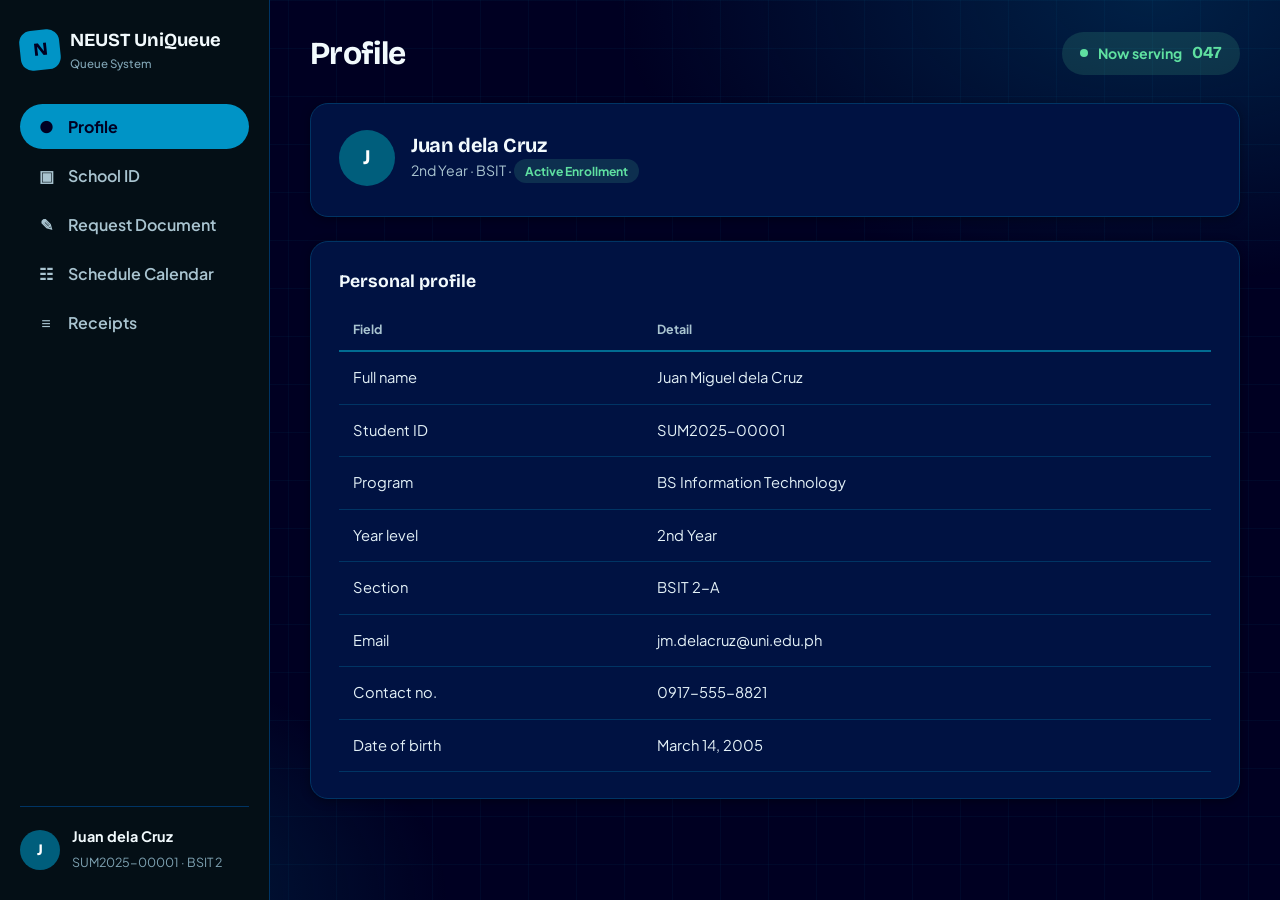
==== commit 5b960558: "fixed some things" ====
--- a/files (2)/dashboard.html
+++ b/files (2)/dashboard.html
@@ -40,7 +40,7 @@
       <div class="avatar">J</div>
       <div>
         <strong>Juan dela Cruz</strong>
-        <span>2024-00123 &middot; BSIT 2</span>
+        <span>SUM2025-00001 &middot; BSIT 2</span>
       </div>
     </div>
   </aside>
@@ -78,7 +78,7 @@
               </tr>
               <tr>
                   <td>Student ID</td>
-                  <td>2024-00123</td>
+                  <td>SUM2025-00001</td>
               </tr>
               <tr>
                   <td>Program</td>
@@ -126,7 +126,7 @@
           </div>
         </div>
         <div class="id-strip">
-          <span>2024-00123</span>
+          <span>SUM2025-00001</span>
           <span>Valid until May 2028</span>
         </div>
         <div class="id-barcode">
--- a/files (2)/styles.css
+++ b/files (2)/styles.css
@@ -363,6 +363,11 @@
   color: var(--heading);
   cursor: pointer;
 }
+@media (max-width: 1024px) {
+  .topnav nav {
+    display: none;
+  }
+}
 
 /* ---------- Hero ---------- */
 .hero {
@@ -370,27 +375,14 @@
   color: var(--text);
   overflow: hidden;
 }
-.hero::before {
-  /* diagonal swoosh behind the photo */
-  content: "";
-  position: absolute;
-  right: -12%;
-  top: 18%;
-  width: 75%;
-  height: 190px;
-  rotate: -20deg;
-  border-radius: 999px;
-  background: linear-gradient(90deg, var(--teal), var(--cyan));
-  opacity: 0.85;
-}
 .hero .container {
   position: relative;
-  display: grid;
-  grid-template-columns: 1.1fr 0.9fr;
-  gap: 40px;
-  align-items: center;
   padding-top: 80px;
   padding-bottom: 110px;
+}
+.hero-copy {
+  max-width: 760px;
+  margin-inline: auto;
 }
 .hero-eyebrow {
   display: inline-flex;
@@ -449,43 +441,6 @@
   height: 26px;
   background: var(--border-strong);
 }
-.hero-art {
-  position: relative;
-  padding: 10px;
-}
-.hero-photo {
-  margin: 0;
-  aspect-ratio: 5 / 4;
-  rotate: 3deg;
-  border-radius: var(--radius-xl);
-  box-shadow: var(--shadow-md);
-}
-.hero-float {
-  position: absolute;
-  left: -6%;
-  bottom: 6%;
-  z-index: 3;
-  max-width: 230px;
-  rotate: -4deg;
-  padding: 14px 18px;
-  background: var(--ink-raised);
-  border: 1px solid var(--border-strong);
-  border-radius: var(--radius-md);
-  box-shadow: var(--shadow-md);
-}
-.hero-float strong {
-  display: block;
-  font-family: var(--font-head);
-  color: var(--heading);
-  font-size: 1rem;
-}
-.hero-float span {
-  font-size: 0.84rem;
-  color: var(--text-soft);
-  line-height: 1.4;
-  display: block;
-}
-
 /* ---------- Quick actions (staggered bento) ---------- */
 .quick-grid {
   display: grid;
@@ -568,6 +523,9 @@
   border-width: 0 0 2px;
   border-radius: 0;
 }
+.announce-top > img {
+  object-position: center 22%;
+}
 .announce-tag {
   position: relative;
   z-index: 2;
@@ -591,9 +549,22 @@
   font-size: 1.1rem;
   margin-bottom: 8px;
 }
+.announce-body h3 a {
+  color: var(--heading);
+}
+.announce-body h3 a:hover,
+.announce-link:hover {
+  color: var(--cyan);
+}
 .announce-body p {
   font-size: 0.9rem;
   margin-bottom: 0;
+}
+.announce-link {
+  display: inline-block;
+  margin-top: 12px;
+  font-size: 0.84rem;
+  font-weight: 700;
 }
 
 /* ---------- Feature tabs ---------- */
@@ -634,6 +605,73 @@
 }
 .feature-panel.active {
   display: grid;
+}
+.faq-feedback-grid {
+  display: grid;
+  grid-template-columns: minmax(320px, 0.85fr) minmax(0, 1fr);
+  grid-template-areas: "feedback questions";
+  gap: 24px;
+  align-items: start;
+}
+.faq-list {
+  grid-area: questions;
+  display: grid;
+  gap: 12px;
+}
+.faq-item,
+.feedback-card {
+  background: var(--surface);
+  border: 1px solid var(--border);
+  border-radius: var(--radius-md);
+}
+.faq-item {
+  padding: 18px 22px;
+}
+.faq-item summary {
+  color: var(--heading);
+  font-weight: 700;
+  cursor: pointer;
+}
+.faq-item summary::marker {
+  color: var(--cyan);
+}
+.faq-item p {
+  margin: 12px 0 0;
+  font-size: 0.92rem;
+}
+.feedback-card {
+  grid-area: feedback;
+  padding: 26px;
+}
+.feedback-card h3 {
+  margin-bottom: 8px;
+}
+.feedback-card > p {
+  font-size: 0.9rem;
+}
+.feedback-card .field {
+  margin-bottom: 14px;
+}
+.feedback-card textarea {
+  resize: vertical;
+}
+.field-optional,
+.feedback-note {
+  color: var(--text-mute);
+  font-size: 0.78rem;
+  font-weight: 400;
+}
+.feedback-note {
+  margin-bottom: 16px;
+}
+.feedback-status {
+  margin: 14px 0 0;
+  font-size: 0.9rem;
+}
+.feedback-status a {
+  display: inline-block;
+  margin-top: 6px;
+  font-weight: 700;
 }
 .feature-item {
   padding: 26px;
@@ -1398,7 +1436,6 @@
   }
 }
 .hero-copy > *,
-.hero-art,
 .quick-card,
 .auth-brand > *,
 .auth-form > *,
@@ -1422,9 +1459,6 @@
 .hero-copy > :nth-child(5) {
   animation-delay: 0.45s;
 }
-.hero-art {
-  animation-delay: 0.3s;
-}
 .quick-card:nth-child(1) {
   animation-delay: 0.5s;
 }
@@ -1466,19 +1500,8 @@
     padding-inline: 20px;
   }
   .hero .container {
-    grid-template-columns: 1fr;
-    gap: 24px;
     padding-top: 56px;
     padding-bottom: 88px;
-  }
-  .hero-art {
-    order: -1;
-    width: min(100%, 560px);
-    margin: 0 auto;
-  }
-  .hero-float {
-    left: 0;
-    max-width: min(230px, 70%);
   }
   .quick-grid {
     grid-template-columns: repeat(2, 1fr);
@@ -1582,23 +1605,28 @@
     width: 100%;
     max-width: none;
   }
-  .nav-toggle {
-    display: inline-flex;
+  .topnav .container {
+    height: auto;
+    min-height: 76px;
+    flex-wrap: wrap;
+    gap: 8px 16px;
+  }
+  .topnav nav {
+    order: 1;
+    flex: 1 0 100%;
+    min-width: 0;
+  }
+  .nav-links {
+    overflow-x: auto;
+    justify-content: flex-start;
+    border-radius: var(--radius-md);
+    scrollbar-width: none;
+  }
+  .nav-links::-webkit-scrollbar {
+    display: none;
+  }
+  .nav-links li {
     flex: 0 0 auto;
-  }
-  .nav-links {
-    display: none;
-    position: absolute;
-    top: 76px;
-    left: 16px;
-    right: 16px;
-    flex-direction: column;
-    gap: 0;
-    padding: 10px;
-    border-radius: var(--radius-md);
-  }
-  .nav-links.open {
-    display: flex;
   }
   .slot-grid,
   .calendar-days {
@@ -1785,14 +1813,6 @@
     padding: 7px 10px;
     font-size: 0.72rem;
   }
-  .nav-toggle {
-    padding: 6px;
-  }
-  .nav-links {
-    top: 68px;
-    left: 12px;
-    right: 12px;
-  }
   .hero .container {
     padding-top: 32px;
     padding-bottom: 72px;
@@ -1816,15 +1836,6 @@
     gap: 10px;
     padding: 10px 14px;
   }
-  .hero-float {
-    left: 2px;
-    bottom: 2%;
-    max-width: 68%;
-    padding: 10px 12px;
-  }
-  .hero-float span {
-    font-size: 0.76rem;
-  }
   .quick-grid {
     grid-template-columns: 1fr;
     gap: 14px;
@@ -1835,8 +1846,14 @@
   }
   .announce-grid,
   .feature-panel.active,
+  .faq-feedback-grid,
   .footer-grid {
     grid-template-columns: minmax(0, 1fr);
+  }
+  .faq-feedback-grid {
+    grid-template-areas:
+      "feedback"
+      "questions";
   }
   .announce-top {
     height: 145px;
@@ -1992,9 +2009,6 @@
     font-size: 0.72rem;
     padding: 6px 10px;
   }
-  .hero-float {
-    max-width: 74%;
-  }
   .dash-main {
     padding-inline: 10px;
   }
